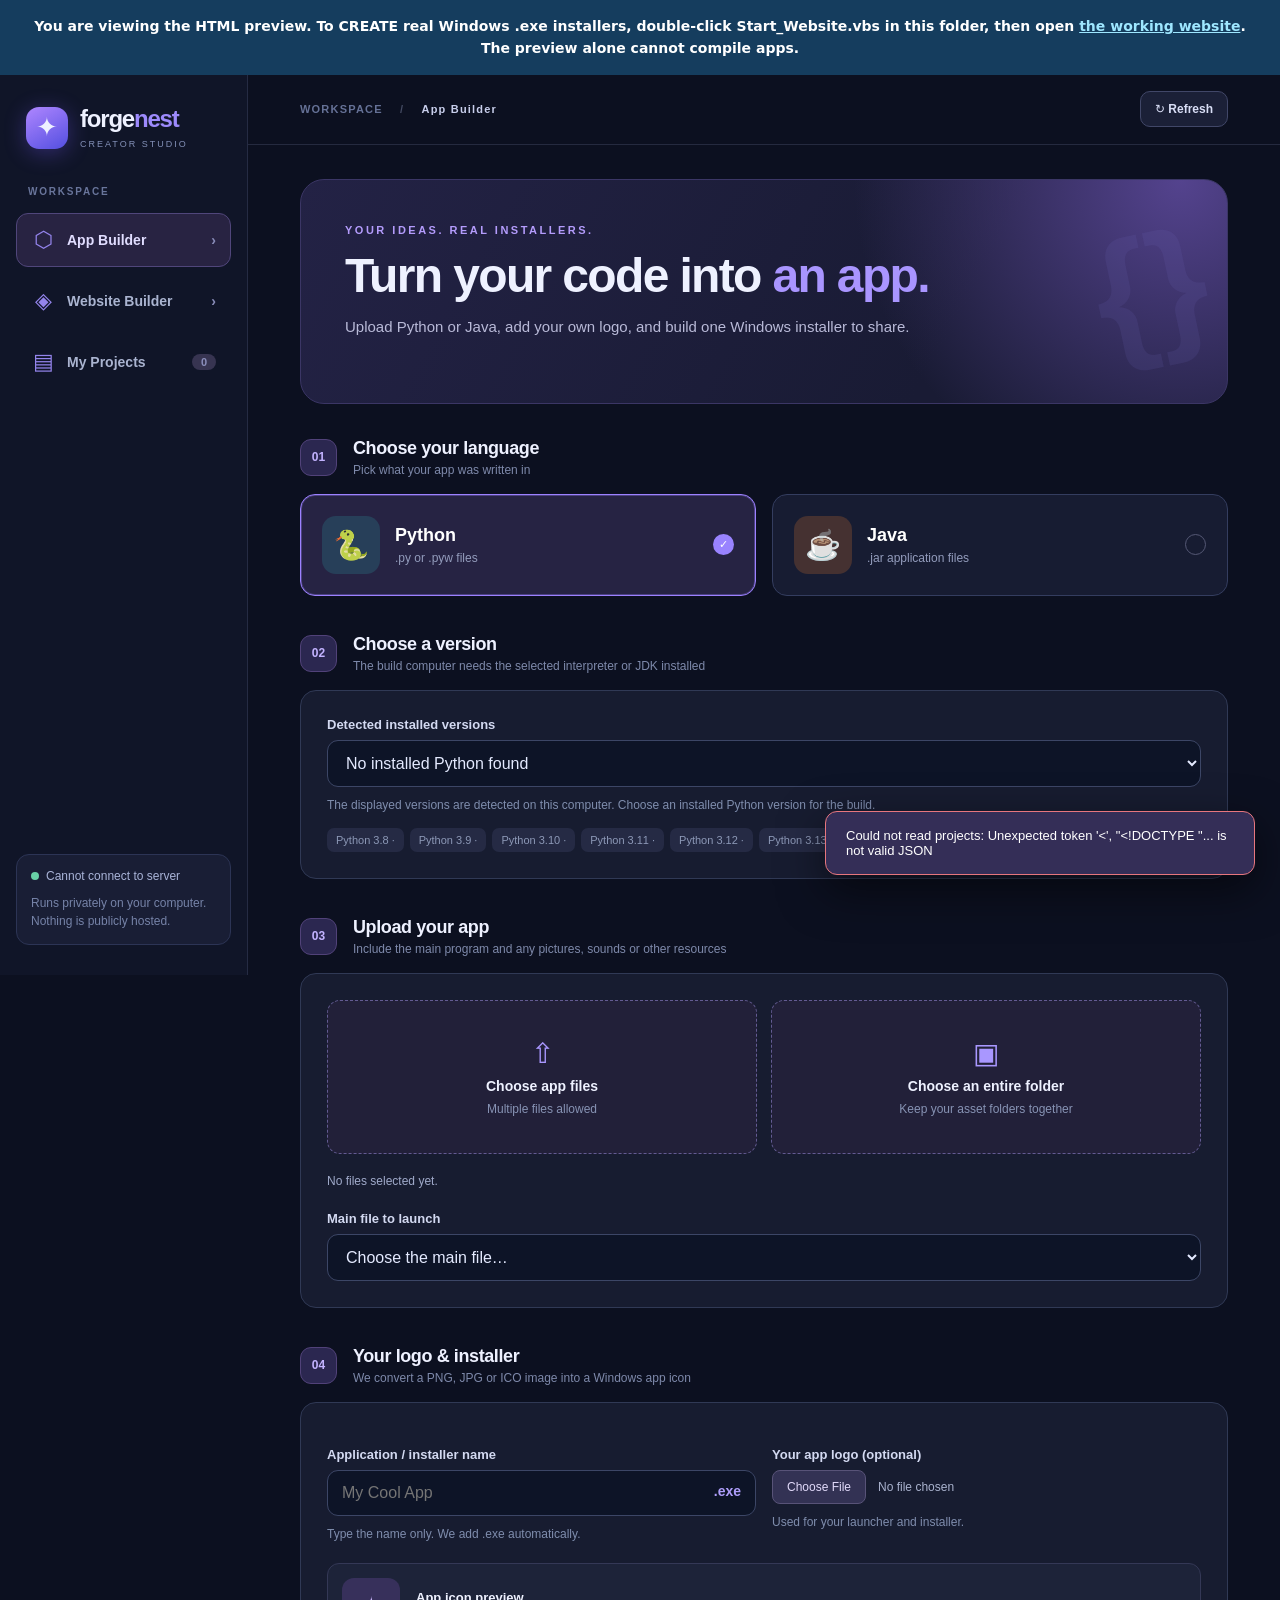
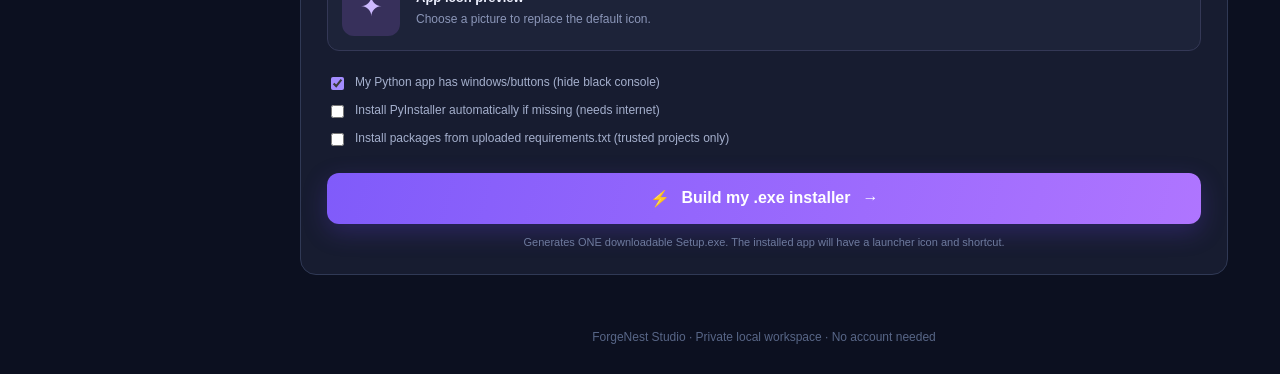
==== index.html @ 52f634c1 "Deploy via HTMLaunch" ====
<!doctype html>
<html lang="en">
<head>
<!-- htmlaunch:enhanced:v2 -->
<link rel="icon" type="image/svg+xml" href="data:image/svg+xml;utf8,%3Csvg%20xmlns%3D%22http%3A%2F%2Fwww.w3.org%2F2000%2Fsvg%22%20width%3D%2264%22%20height%3D%2264%22%20viewBox%3D%220%200%2064%2064%22%3E%3Cdefs%3E%3ClinearGradient%20id%3D%22g%22%20x1%3D%220%22%20y1%3D%220%22%20x2%3D%221%22%20y2%3D%221%22%3E%3Cstop%20offset%3D%220%25%22%20stop-color%3D%22hsl(306%2C72%25%2C58%25)%22%2F%3E%3Cstop%20offset%3D%22100%25%22%20stop-color%3D%22hsl(336%2C72%25%2C44%25)%22%2F%3E%3C%2FlinearGradient%3E%3C%2Fdefs%3E%3Crect%20width%3D%2264%22%20height%3D%2264%22%20rx%3D%2214%22%20fill%3D%22url(%23g)%22%2F%3E%3Ctext%20x%3D%2232%22%20y%3D%2246%22%20text-anchor%3D%22middle%22%20font-family%3D%22ui-sans-serif%2Csystem-ui%2C-apple-system%2CSegoe%20UI%2Csans-serif%22%20font-size%3D%2238%22%20font-weight%3D%22800%22%20fill%3D%22%23ffffff%22%3EF%3C%2Ftext%3E%3C%2Fsvg%3E">
<meta name="description" content="ForgeNest · App &amp; Website Studio | deployed with HTMLaunch">
<link rel="canonical" href="https://rizwanahmad201610-dev.github.io/forgenest-app-website-studio-2/">
<meta property="og:type" content="website">
<meta property="og:site_name" content="ForgeNest · App &amp; Website Studio">
<meta property="og:title" content="ForgeNest · App &amp; Website Studio">
<meta property="og:description" content="ForgeNest · App &amp; Website Studio | deployed with HTMLaunch">
<meta property="og:url" content="https://rizwanahmad201610-dev.github.io/forgenest-app-website-studio-2/">
<meta property="og:locale" content="en_US">
<meta property="og:image" content="https://s.wordpress.com/mshots/v1/https%3A%2F%2Frizwanahmad201610-dev.github.io%2Fforgenest-app-website-studio-2%2F?w=1200&h=630">
<meta property="og:image:alt" content="ForgeNest · App &amp; Website Studio">
<meta property="og:image:width" content="1200">
<meta property="og:image:height" content="630">
<meta name="twitter:card" content="summary_large_image">
<meta name="twitter:title" content="ForgeNest · App &amp; Website Studio">
<meta name="twitter:description" content="ForgeNest · App &amp; Website Studio | deployed with HTMLaunch">
<meta name="twitter:image" content="https://s.wordpress.com/mshots/v1/https%3A%2F%2Frizwanahmad201610-dev.github.io%2Fforgenest-app-website-studio-2%2F?w=1200&h=630">
<meta name="twitter:image:alt" content="ForgeNest · App &amp; Website Studio">

<meta charset="utf-8"><meta name="viewport" content="width=device-width, initial-scale=1">
<meta name="theme-color" content="#101425"><title>ForgeNest · App & Website Studio</title>
<link rel="stylesheet" href="site/styles.css">
</head>
<body>
<div style="position:relative;z-index:100;background:#153d5e;color:white;padding:15px 20px;text-align:center;font:600 14px system-ui,sans-serif;line-height:1.6">
  You are viewing the HTML preview. To CREATE real Windows .exe installers, double-click <strong>Start_Website.vbs</strong> in this folder, then open <a href="http://127.0.0.1:8765/" style="color:#9ee7ff;text-decoration:underline">the working website</a>. The preview alone cannot compile apps.
</div>

<div class="app-shell">
  <aside class="sidebar">
    <div class="brand"><span class="brand-mark">✦</span><div><b>forge<span>nest</span></b><small>CREATOR STUDIO</small></div></div>
    <div class="sidebar-group">WORKSPACE</div>
    <nav class="side-nav" aria-label="Primary">
      <button class="nav-btn active" data-tab="build"><span class="nav-ico">⬡</span> App Builder <span class="nav-chevron">›</span></button>
      <button class="nav-btn" data-tab="websites"><span class="nav-ico">◈</span> Website Builder <span class="nav-chevron">›</span></button>
      <button class="nav-btn" data-tab="projects"><span class="nav-ico">▤</span> My Projects <span class="counter" id="project-count">0</span></button>
    </nav>
    <div class="sidebar-bottom"><span class="status-dot"></span><span id="engine-label">Checking build engine…</span><div class="mini-note">Runs privately on your computer. Nothing is publicly hosted.</div></div>
  </aside>
  <main class="main">
    <div class="topbar"><div class="breadcrumb">WORKSPACE <span>/</span> <strong id="crumb">App Builder</strong></div><button class="small-btn" onclick="refreshAll()">↻ Refresh</button></div>
    <section class="tab-page active" id="page-build">
      <div class="hero"><div class="eyebrow">YOUR IDEAS. REAL INSTALLERS.</div><h1>Turn your code into <em>an app.</em></h1><p>Upload Python or Java, add your own logo, and build one Windows installer to share.</p><div class="hero-orbit">{  }</div></div>
      <div class="step-title"><span class="step-num">01</span><div><h2>Choose your language</h2><p>Pick what your app was written in</p></div></div>
      <div class="lang-grid">
        <button class="lang-card selected" id="select-python" data-lang="python"><div class="lang-icon python">🐍</div><div><strong>Python</strong><small>.py or .pyw files</small></div><span class="choice">✓</span></button>
        <button class="lang-card" id="select-java" data-lang="java"><div class="lang-icon java">☕</div><div><strong>Java</strong><small>.jar application files</small></div><span class="choice">✓</span></button>
      </div>
      <form id="build-form">
        <div class="step-title separated"><span class="step-num">02</span><div><h2>Choose a version</h2><p>The build computer needs the selected interpreter or JDK installed</p></div></div>
        <div class="panel"><label for="runtime">Detected installed versions</label><select id="runtime" name="runtime" required><option value="">Checking your computer…</option></select><div class="version-hint" id="runtime-info">Java builds require a JDK with jpackage; Python builds use PyInstaller.</div><div class="version-chips" id="version-chips"></div></div>
        <div class="step-title separated"><span class="step-num">03</span><div><h2>Upload your app</h2><p>Include the main program and any pictures, sounds or other resources</p></div></div>
        <div class="panel">
          <div class="upload-row"><label class="dropzone" for="app-files"><span class="upload-glyph">⇧</span><strong>Choose app files</strong><small>Multiple files allowed</small><input id="app-files" type="file" multiple></label><label class="dropzone" for="app-folder"><span class="upload-glyph">▣</span><strong>Choose an entire folder</strong><small>Keep your asset folders together</small><input id="app-folder" type="file" webkitdirectory multiple></label></div>
          <div class="file-list" id="app-file-list">No files selected yet.</div>
          <div class="field"><label for="main-file">Main file to launch</label><select id="main-file" required><option value="">Upload an app first</option></select></div>
        </div>
        <div class="step-title separated"><span class="step-num">04</span><div><h2>Your logo & installer</h2><p>We convert a PNG, JPG or ICO image into a Windows app icon</p></div></div>
        <div class="panel">
          <div class="form-grid"><div class="field"><label for="app-name">Application / installer name</label><div class="suffix-field"><input id="app-name" placeholder="My Cool App" maxlength="64" required><span>.exe</span></div><div class="field-hint">Type the name only. We add .exe automatically.</div></div><div class="field"><label for="app-icon">Your app logo (optional)</label><input type="file" id="app-icon" accept="image/png,image/jpeg,image/webp,image/bmp,image/x-icon,.ico"><div class="field-hint">Used for your launcher and installer.</div></div></div>
          <div class="icon-preview-row"><div class="icon-preview" id="icon-preview">✦</div><div><strong>App icon preview</strong><p>Choose a picture to replace the default icon.</p></div></div>
          <div class="field" id="java-class-row" hidden><label for="main-class">Java main class (only if JAR has no Main-Class)</label><input id="main-class" placeholder="com.example.Main"></div>
          <div class="checkboxes"><label><input type="checkbox" id="gui-toggle" checked> My Python app has windows/buttons (hide black console)</label><label><input type="checkbox" id="missing-tools"> Install PyInstaller automatically if missing (needs internet)</label><label><input type="checkbox" id="requirements"> Install packages from uploaded requirements.txt (trusted projects only)</label></div>
          <button class="primary" type="submit" id="build-submit"><span>⚡</span> Build my .exe installer <span>→</span></button><p class="form-note">Generates ONE downloadable Setup.exe. The installed app will have a launcher icon and shortcut.</p>
        </div>
      </form>
    </section>
    <section class="tab-page" id="page-websites">
      <div class="hero web-hero"><div class="eyebrow">CREATE SOMETHING ONLINE</div><h1>Build your <em>website.</em></h1><p>Generate a website from your idea or upload your HTML, CSS and JavaScript files. Publish later on a free subdomain.</p><div class="hero-orbit">&lt;/&gt;</div></div>
      <div class="panel web-options"><h2>Would you like to build a website?</h2><p>You can create one from a description, use AI with your own API key, or upload a site you already made.</p><div class="choice-strip"><button class="mode-btn selected" data-mode="template">✨ Create from idea</button><button class="mode-btn" data-mode="ai">✧ Use AI</button><button class="mode-btn" data-mode="upload">⇧ Upload my site</button></div></div>
      <form id="website-form" class="panel large-form">
        <div class="field"><label for="site-name">Your website's name</label><input id="site-name" maxlength="64" placeholder="Rizwan's Awesome Website" required></div>
        <div id="site-prompt-row" class="field"><label for="site-prompt">What is your website about?</label><textarea id="site-prompt" rows="4" placeholder="A colorful gaming website with a welcome section, projects, and a contact button…"></textarea><div id="prompt-info" class="field-hint">Creates a customizable starter page without AI.</div></div>
        <div id="site-ai-key-row" class="field" hidden><label for="site-ai-key">OpenAI API key (optional paid feature)</label><input id="site-ai-key" type="password" autocomplete="off" placeholder="sk-…"><small>The key is used for this request only; ask a parent before using paid AI services.</small></div>
        <div id="site-upload-row" class="field" hidden><label for="site-files">Your website files</label><input id="site-files" type="file" multiple accept=".html,.css,.js,.json,.svg,.png,.jpg,.jpeg,.webp,.gif,.woff,.woff2,.zip"><input id="site-folder" type="file" webkitdirectory multiple><div id="site-file-count" class="field-hint">Upload a ZIP or index.html and any other website resources. AI mode can also improve an uploaded site.</div></div>
        <div class="domain-box"><div class="domain-head"><div><strong>🌍 Website address</strong><p>Choose a free host address or connect a custom domain later</p></div><span class="free-tag">FREE OPTION</span></div><div class="domain-example" id="domain-idea">your-project.netlify.app</div> <button class="small-btn" type="button" id="domain-generate">↻ New name idea</button><p>Free hosting subdomains are available from services like Netlify. Names must be available when you publish; this tool does not reserve or buy domains.</p><div class="domain-actions"><a href="https://app.netlify.com/drop" target="_blank" rel="noreferrer">Publish with Netlify ↗</a><a href="https://www.cloudflare.com/developer-platform/products/pages/" target="_blank" rel="noreferrer">Cloudflare Pages ↗</a></div></div>
        <button class="primary" type="submit" id="site-submit">✧ Create website ZIP <span>→</span></button><p class="form-note">Website files stay in your Projects tab. Publishing is a separate step.</p>
      </form>
    </section>
    <section class="tab-page" id="page-projects">
      <div class="hero project-hero"><div class="eyebrow">YOUR CREATIVE LIBRARY</div><h1>All your <em>projects.</em></h1><p>Download your installers and websites again, view build logs, or export a project to another computer.</p><div class="hero-orbit">▤</div></div>
      <div class="panel import-panel"><div><strong>Working on another computer?</strong><p>Download a Project ZIP here, then import it using the button on the other computer.</p></div><label class="small-btn outline" for="import-project">⇧ Import Project ZIP<input type="file" accept=".zip" id="import-project" hidden></label></div>
      <div class="projects-header"><h2>Saved builds</h2><button class="small-btn" onclick="loadProjects()">↻ Refresh projects</button></div><div id="projects-list" class="project-list"><div class="empty-state">Loading your projects…</div></div>
    </section>
    <footer class="main-footer">ForgeNest Studio · Private local workspace · No account needed</footer>
  </main>
</div>
<div id="toast" class="toast" role="status" aria-live="polite"></div>
<dialog id="log-dialog"><div class="dialog-title"><strong>Build details</strong><button onclick="document.getElementById('log-dialog').close()">✕</button></div><pre id="build-log"></pre></dialog>
<script src="site/app.js"></script>
</body>
</html>
---- site/styles.css ----
:root{font-family:Inter,ui-sans-serif,-apple-system,BlinkMacSystemFont,'Segoe UI',Arial,sans-serif;color:#eef1ff;background:#0c1020;font-synthesis:none}*{box-sizing:border-box}body{margin:0;min-height:100vh}button,input,select,textarea{font:inherit}button{cursor:pointer}button:disabled{cursor:not-allowed;opacity:.6}a{color:#b4a5ff;text-decoration:none}a:hover{text-decoration:underline}.app-shell{display:flex;min-height:100vh}.sidebar{position:sticky;top:0;height:100vh;width:248px;flex-shrink:0;padding:30px 16px;background:#101528;border-right:1px solid #252b43;display:flex;flex-direction:column;gap:26px}.brand{display:flex;align-items:center;gap:12px;padding-left:10px}.brand-mark{display:grid;place-items:center;background:linear-gradient(150deg,#af86ff,#534fe0);width:42px;height:42px;border-radius:13px;box-shadow:0 4px 22px #775bff55;font-size:26px}.brand b{display:block;font-size:24px;letter-spacing:-1.2px}.brand b span{color:#9d8afc}.brand small{font-size:9px;letter-spacing:2px;color:#8390b7}.sidebar-group{font-size:10px;color:#69759b;letter-spacing:1.8px;margin:9px 0 -10px 12px;font-weight:800}.side-nav{display:grid;gap:7px}.nav-btn{display:flex;width:100%;align-items:center;gap:12px;padding:13px 14px;background:transparent;border:1px solid transparent;color:#aab4d0;text-align:left;border-radius:12px;font-size:14px;font-weight:600}.nav-btn:hover,.nav-btn.active{background:#282342;color:#e1ddff}.nav-btn.active{border-color:#50467b}.nav-ico{font-size:22px;color:#9484ec;width:24px;text-align:center}.nav-chevron,.counter{margin-left:auto;color:#8a8dba}.counter{padding:2px 9px;border-radius:99px;background:#373451;font-size:11px}.sidebar-bottom{margin-top:auto;color:#a9b4d8;padding:14px;border-radius:13px;background:#191e35;border:1px solid #2c3455;font-size:12px}.status-dot{display:inline-block;width:8px;height:8px;background:#68d0a7;border-radius:50%;margin-right:7px}.mini-note{line-height:1.5;color:#7683a8;margin-top:11px}.main{flex:1;min-width:0;max-width:1350px;margin:0 auto}.topbar{height:70px;border-bottom:1px solid #252a3f;display:flex;align-items:center;justify-content:space-between;padding:0 52px}.breadcrumb{font-size:11px;color:#657196;font-weight:750;letter-spacing:1.2px}.breadcrumb span{margin:0 13px;color:#444b63}.breadcrumb strong{color:#c8ceeb}.small-btn{border:1px solid #414768;border-radius:10px;color:#d9def6;background:#1b2037;padding:10px 14px;font-size:12px;font-weight:700;display:inline-flex;align-items:center;gap:8px}.small-btn:hover{background:#272b48;text-decoration:none}.tab-page{display:none;padding:34px 52px 55px}.tab-page.active{display:block}.hero{position:relative;overflow:hidden;border-radius:24px;padding:44px 44px 46px;background:radial-gradient(circle at 95% 0%,#54438e 0%,transparent 36%),linear-gradient(120deg,#232245,#191b34 70%);border:1px solid #3b3665;min-height:225px}.hero h1{position:relative;z-index:2;margin:12px 0 12px;font-weight:800;letter-spacing:-1.65px;font-size:clamp(32px,3.9vw,48px)}.hero h1 em{font-style:normal;color:#a995ff}.hero p{position:relative;z-index:2;margin:0;color:#b9bad8;max-width:565px;font-size:15px;line-height:1.65}.eyebrow{color:#b49cfc;font-size:11px;font-weight:850;letter-spacing:2.5px}.hero-orbit{position:absolute;right:40px;top:16px;font-size:145px;line-height:1.3;letter-spacing:-20px;color:#7166bb25;font-weight:900;transform:rotate(-12deg);user-select:none}.web-hero{background:radial-gradient(circle at 92% 10%,#245b7d 0%,transparent 39%),linear-gradient(110deg,#1b314b,#172036)}.project-hero{background:radial-gradient(circle at 92% 10%,#504178 0%,transparent 39%),linear-gradient(110deg,#2e2446,#191d35)}.step-title{display:flex;align-items:center;gap:16px;margin:34px 0 17px}.step-title.separated{margin-top:38px}.step-num{display:grid;place-items:center;width:37px;height:37px;background:#2b2750;color:#c3b3ff;border:1px solid #514279;border-radius:11px;font-size:12px;font-weight:900}.step-title h2{margin:0;font-size:18px;letter-spacing:-.4px}.step-title p{margin:4px 0 0;font-size:12px;color:#7e89aa}.lang-grid{display:grid;grid-template-columns:1fr 1fr;gap:16px}.lang-card{display:flex;align-items:center;gap:15px;background:#171c32;border:1px solid #343d5f;border-radius:15px;padding:21px;text-align:left;color:#fff;transition:.15s}.lang-card:hover{border-color:#8574c6;background:#20213d}.lang-card.selected{background:#262343;border-color:#9c81ff;box-shadow:inset 0 0 0 1px #9c81ff55}.lang-icon{width:58px;height:58px;border-radius:14px;display:grid;place-items:center;font-size:29px}.python{background:#273f59}.java{background:#453131}.lang-card strong,.lang-card small{display:block}.lang-card strong{font-size:18px}.lang-card small{font-size:12px;color:#939cbc;margin-top:5px}.choice{margin-left:auto;display:grid;place-items:center;width:21px;height:21px;border:1px solid #555875;color:transparent;border-radius:50%;font-size:11px}.selected .choice{background:#9983ff;color:white;border-color:transparent}.panel{padding:26px;background:#171c30;border:1px solid #303955;border-radius:16px}.panel label:not(.dropzone){color:#d3d9f1;font-size:13px;font-weight:700;display:block;margin-bottom:8px}.panel input:not([type=file]):not([type=checkbox]),.panel select,.panel textarea{width:100%;border-radius:11px;padding:13px 14px;background:#0d1427;border:1px solid #3c4666;color:#e4eaff;outline:none}.panel input:focus,.panel select:focus,.panel textarea:focus{border-color:#a087f6;box-shadow:0 0 0 3px #a087f620}.panel textarea{resize:vertical}.panel input[type=file]{max-width:100%;font-size:12px;color:#aab3ce}.panel input[type=file]::file-selector-button{border-radius:8px;background:#333254;border:1px solid #585378;padding:9px 14px;color:#e2dafa;margin-right:12px;cursor:pointer}.version-hint,.field-hint{margin-top:9px;font-size:12px;line-height:1.5;color:#7f8dad}.version-chips{display:flex;flex-wrap:wrap;gap:6px;margin-top:14px}.version-chip{font-size:11px;border-radius:7px;padding:6px 9px;background:#252a44;color:#8d99b7}.version-chip.installed{color:#96f1d1;background:#16433d}.upload-row{display:grid;grid-template-columns:1fr 1fr;gap:14px}.dropzone{display:flex;flex-direction:column;align-items:center;gap:8px;min-height:154px;justify-content:center;border:1px dashed #635b92;background:#222039;border-radius:13px;cursor:pointer}.dropzone:hover{border-color:#bb9fff;background:#29264a}.dropzone input{display:none}.dropzone strong{font-size:14px}.dropzone small{font-size:12px;color:#8793b4}.upload-glyph{font-size:28px;color:#a997ff}.file-list{margin:16px 0 18px;max-height:160px;overflow:auto;font-size:12px;color:#a0aaca;line-height:1.9}.file-chip{display:inline-block;margin:3px 5px 3px 0;padding:3px 9px;background:#272c46;border-radius:7px;word-break:break-word}.field{margin-top:18px}.form-grid{display:grid;grid-template-columns:1fr 1fr;gap:16px}.suffix-field{display:flex;align-items:stretch;position:relative}.suffix-field input{padding-right:61px!important}.suffix-field span{position:absolute;right:15px;top:13px;color:#ae9efa;font-weight:800;font-size:14px}.icon-preview-row{display:flex;align-items:center;gap:16px;background:#1d2339;border:1px solid #343856;border-radius:12px;padding:14px;margin-top:20px}.icon-preview{width:58px;height:58px;display:grid;place-items:center;border-radius:12px;background:#37305b;color:#cdbaff;font-size:27px;overflow:hidden;flex-shrink:0}.icon-preview img{width:100%;height:100%;object-fit:contain}.icon-preview-row strong{font-size:13px}.icon-preview-row p{font-size:12px;color:#8b96b8;margin:6px 0 0}.checkboxes{margin-top:24px;display:grid;gap:10px}.checkboxes label{display:flex!important;align-items:flex-start;gap:8px;margin:0!important;font-weight:500!important;color:#a5b0cd!important;font-size:12px!important}.checkboxes input{accent-color:#a38cff;margin-top:2px}.primary{width:100%;margin-top:24px;border:0;color:#fff;border-radius:12px;padding:16px 20px;background:linear-gradient(105deg,#805bfa,#af75ff);font-weight:800;display:flex;align-items:center;justify-content:center;gap:12px;box-shadow:0 8px 24px #6843e842}.primary:hover{filter:brightness(1.12)}.form-note{font-size:11px;text-align:center;color:#6e7b9e;margin:12px 0 0}.main-footer{font-size:12px;text-align:center;color:#586687;padding:0 25px 30px}.web-options{margin-top:29px}.web-options h2,.projects-header h2{font-size:19px;margin:0}.web-options p{color:#8792af;line-height:1.6;font-size:13px}.choice-strip{display:flex;gap:10px;flex-wrap:wrap;margin-top:18px}.mode-btn{border:1px solid #404c6c;background:#222843;color:#b8c3df;border-radius:10px;padding:11px 14px;font-size:12px;font-weight:700}.mode-btn.selected{color:#eaddff;border-color:#a18ef1;background:#3c335e}.large-form{margin-top:19px}.domain-box{padding:22px;margin-top:25px;border:1px solid #3d4564;background:#1b2440;border-radius:13px}.domain-head{display:flex;align-items:start;justify-content:space-between;gap:15px}.domain-head strong{font-size:15px}.domain-box p{color:#8d9aba;font-size:12px;line-height:1.6;margin:7px 0 12px}.free-tag{border-radius:6px;padding:6px 8px;background:#173a34;color:#88ddba;font-size:10px;font-weight:900;white-space:nowrap}.domain-example{display:inline-block;padding:12px 15px;border:1px solid #465a80;border-radius:9px;background:#11172b;color:#b8d1ff;font-family:ui-monospace,monospace;font-size:13px}.domain-actions{display:flex;flex-wrap:wrap;gap:20px;margin-top:10px;font-size:12px;font-weight:700}.import-panel{display:flex;align-items:center;justify-content:space-between;gap:15px;margin-top:28px}.import-panel strong{font-size:15px}.import-panel p{font-size:12px;line-height:1.6;color:#8592b1;margin:8px 0 0}.projects-header{display:flex;align-items:center;justify-content:space-between;margin:34px 0 18px}.project-list{display:grid;gap:13px}.project-card{border:1px solid #333a57;background:#171c30;padding:20px;border-radius:15px;display:flex;align-items:center;gap:16px}.project-icon{display:grid;place-items:center;width:55px;height:55px;border-radius:13px;background:#29284b;font-size:25px;flex-shrink:0}.project-main{flex:1;min-width:0}.project-main strong{font-size:15px;word-break:break-word}.project-meta{font-size:11px;color:#7887aa;margin-top:5px}.project-detail{font-size:12px;color:#a9b2d0;margin-top:6px}.project-actions{display:flex;align-items:center;gap:6px;flex-wrap:wrap;justify-content:flex-end}.project-actions a,.project-actions button{background:#282a45;color:#c0bcf8;padding:9px 11px;border:1px solid #444466;border-radius:8px;font-size:11px;font-weight:800}.project-actions a:hover{background:#373356;text-decoration:none}.status-badge{font-size:11px;margin-left:10px;color:#90d6b5}.status-badge.error{color:#ff9fa9}.status-badge.building,.status-badge.queued{color:#ffd18b}.empty-state{padding:55px 15px;color:#7886a7;text-align:center;border:1px dashed #424a65;border-radius:14px}.toast{position:fixed;right:25px;bottom:25px;z-index:99;min-width:240px;max-width:430px;display:none;background:#342e57;border:1px solid #9280e0;color:white;padding:16px 20px;border-radius:12px;box-shadow:0 15px 45px #0008;font-size:13px}.toast.visible{display:block}dialog{border:1px solid #494666;border-radius:17px;background:#161b30;color:#e2e7ff;width:min(840px,94vw);max-height:80vh;box-shadow:0 20px 100px #0009}.dialog-title{display:flex;justify-content:space-between;align-items:center}.dialog-title button{border:0;background:transparent;color:#fff;font-size:19px}dialog pre{overflow:auto;max-height:65vh;color:#b0c2d8;font-size:11px;white-space:pre-wrap}dialog::backdrop{background:#070b17bc}@media(max-width:980px){.sidebar{width:190px}.topbar{padding:0 25px}.tab-page{padding:25px}.hero{padding:35px}}@media(max-width:720px){.app-shell{display:block}.sidebar{position:static;width:auto;height:auto;padding:13px;gap:8px}.brand{margin-bottom:4px}.sidebar-group,.sidebar-bottom{display:none}.side-nav{display:flex;overflow:auto}.nav-btn{padding:10px 11px;white-space:nowrap;font-size:12px}.nav-chevron,.counter{display:none}.topbar{height:48px;padding:0 16px}.tab-page{padding:15px}.hero{border-radius:16px;padding:25px;min-height:200px}.hero-orbit{font-size:85px;right:10px;top:46px}.hero h1{font-size:32px}.lang-grid,.form-grid,.upload-row{grid-template-columns:1fr}.panel{padding:18px}.import-panel,.project-card{flex-wrap:wrap}.project-actions{justify-content:flex-start;width:100%}.main-footer{padding-top:20px}}
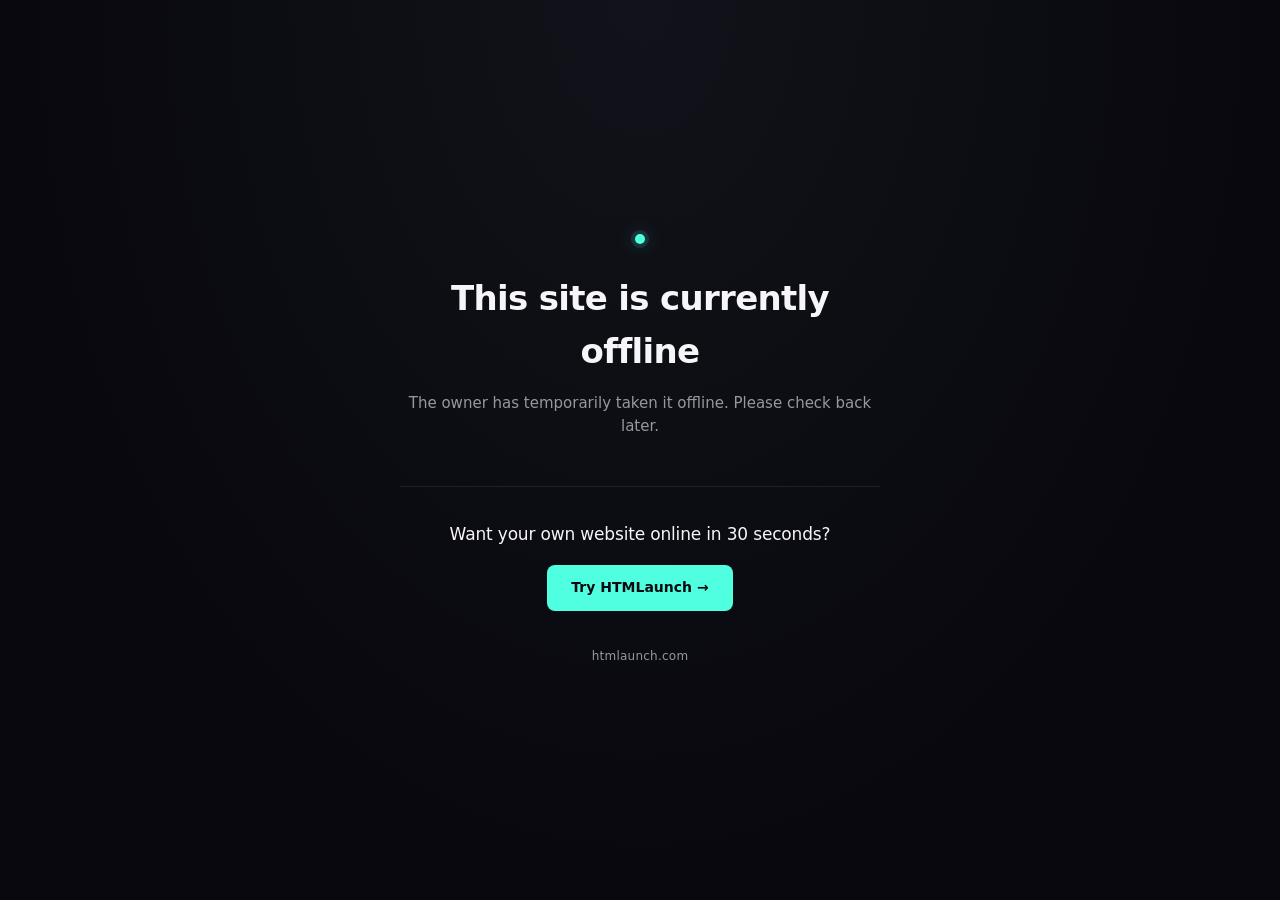
==== commit 51ca6867: "Paused via HTMLaunch (temporary; restored on republish)" ====
--- a/index.html
+++ b/index.html
@@ -1,96 +1,76 @@
-<!doctype html>
+<!DOCTYPE html>
 <html lang="en">
 <head>
-<!-- htmlaunch:enhanced:v2 -->
-<link rel="icon" type="image/svg+xml" href="data:image/svg+xml;utf8,%3Csvg%20xmlns%3D%22http%3A%2F%2Fwww.w3.org%2F2000%2Fsvg%22%20width%3D%2264%22%20height%3D%2264%22%20viewBox%3D%220%200%2064%2064%22%3E%3Cdefs%3E%3ClinearGradient%20id%3D%22g%22%20x1%3D%220%22%20y1%3D%220%22%20x2%3D%221%22%20y2%3D%221%22%3E%3Cstop%20offset%3D%220%25%22%20stop-color%3D%22hsl(306%2C72%25%2C58%25)%22%2F%3E%3Cstop%20offset%3D%22100%25%22%20stop-color%3D%22hsl(336%2C72%25%2C44%25)%22%2F%3E%3C%2FlinearGradient%3E%3C%2Fdefs%3E%3Crect%20width%3D%2264%22%20height%3D%2264%22%20rx%3D%2214%22%20fill%3D%22url(%23g)%22%2F%3E%3Ctext%20x%3D%2232%22%20y%3D%2246%22%20text-anchor%3D%22middle%22%20font-family%3D%22ui-sans-serif%2Csystem-ui%2C-apple-system%2CSegoe%20UI%2Csans-serif%22%20font-size%3D%2238%22%20font-weight%3D%22800%22%20fill%3D%22%23ffffff%22%3EF%3C%2Ftext%3E%3C%2Fsvg%3E">
-<meta name="description" content="ForgeNest · App &amp; Website Studio | deployed with HTMLaunch">
-<link rel="canonical" href="https://rizwanahmad201610-dev.github.io/forgenest-app-website-studio-2/">
-<meta property="og:type" content="website">
-<meta property="og:site_name" content="ForgeNest · App &amp; Website Studio">
-<meta property="og:title" content="ForgeNest · App &amp; Website Studio">
-<meta property="og:description" content="ForgeNest · App &amp; Website Studio | deployed with HTMLaunch">
-<meta property="og:url" content="https://rizwanahmad201610-dev.github.io/forgenest-app-website-studio-2/">
-<meta property="og:locale" content="en_US">
-<meta property="og:image" content="https://s.wordpress.com/mshots/v1/https%3A%2F%2Frizwanahmad201610-dev.github.io%2Fforgenest-app-website-studio-2%2F?w=1200&h=630">
-<meta property="og:image:alt" content="ForgeNest · App &amp; Website Studio">
-<meta property="og:image:width" content="1200">
-<meta property="og:image:height" content="630">
-<meta name="twitter:card" content="summary_large_image">
-<meta name="twitter:title" content="ForgeNest · App &amp; Website Studio">
-<meta name="twitter:description" content="ForgeNest · App &amp; Website Studio | deployed with HTMLaunch">
-<meta name="twitter:image" content="https://s.wordpress.com/mshots/v1/https%3A%2F%2Frizwanahmad201610-dev.github.io%2Fforgenest-app-website-studio-2%2F?w=1200&h=630">
-<meta name="twitter:image:alt" content="ForgeNest · App &amp; Website Studio">
-
-<meta charset="utf-8"><meta name="viewport" content="width=device-width, initial-scale=1">
-<meta name="theme-color" content="#101425"><title>ForgeNest · App & Website Studio</title>
-<link rel="stylesheet" href="site/styles.css">
+<meta charset="utf-8">
+<meta name="viewport" content="width=device-width,initial-scale=1">
+<title>This site is currently offline</title>
+<meta name="robots" content="noindex">
+<style>
+:root { color-scheme: dark; }
+*,*::before,*::after { box-sizing: border-box; margin: 0; padding: 0; }
+html, body { height: 100%; }
+body {
+  font-family: -apple-system, BlinkMacSystemFont, "Segoe UI", Inter, system-ui, sans-serif;
+  background: radial-gradient(ellipse at top, #12121A 0%, #08080E 70%);
+  color: #F5F5FA;
+  display: flex;
+  align-items: center;
+  justify-content: center;
+  padding: 24px;
+  line-height: 1.55;
+  -webkit-font-smoothing: antialiased;
+}
+.card { width: 100%; max-width: 480px; text-align: center; }
+.status-dot {
+  width: 10px; height: 10px; border-radius: 50%;
+  background: #4FFFE0;
+  box-shadow: 0 0 0 4px rgba(79,255,224,0.12), 0 0 20px rgba(79,255,224,0.4);
+  margin: 0 auto 28px;
+  animation: pulse 2.4s ease-in-out infinite;
+}
+@keyframes pulse {
+  0%, 100% { opacity: 0.85; }
+  50% { opacity: 0.4; }
+}
+h1 {
+  font-size: clamp(26px, 4.5vw, 34px); font-weight: 600;
+  letter-spacing: -0.02em; margin-bottom: 14px; color: #F5F5FA;
+}
+p.lead { color: #9797A0; font-size: 15px; margin-bottom: 48px; }
+.invite {
+  border-top: 1px solid rgba(255,255,255,0.08);
+  padding-top: 34px;
+}
+.invite-title {
+  font-size: 17px; font-weight: 500;
+  color: #F5F5FA; margin-bottom: 18px;
+  letter-spacing: -0.01em;
+}
+.invite-cta {
+  display: inline-block;
+  background: #4FFFE0; color: #08080E;
+  font-weight: 600; font-size: 14px;
+  padding: 12px 24px; border-radius: 8px;
+  text-decoration: none;
+  transition: transform 0.15s ease, filter 0.15s ease;
+}
+.invite-cta:hover { transform: translateY(-1px); filter: brightness(1.08); }
+.invite-cta:focus-visible { outline: 2px solid #4FFFE0; outline-offset: 3px; }
+.footer { margin-top: 36px; font-size: 12px; color: #6B6B74; letter-spacing: 0.02em; }
+.footer a { color: #9797A0; text-decoration: none; }
+.footer a:hover { color: #F5F5FA; }
+</style>
 </head>
 <body>
-<div style="position:relative;z-index:100;background:#153d5e;color:white;padding:15px 20px;text-align:center;font:600 14px system-ui,sans-serif;line-height:1.6">
-  You are viewing the HTML preview. To CREATE real Windows .exe installers, double-click <strong>Start_Website.vbs</strong> in this folder, then open <a href="http://127.0.0.1:8765/" style="color:#9ee7ff;text-decoration:underline">the working website</a>. The preview alone cannot compile apps.
-</div>
-
-<div class="app-shell">
-  <aside class="sidebar">
-    <div class="brand"><span class="brand-mark">✦</span><div><b>forge<span>nest</span></b><small>CREATOR STUDIO</small></div></div>
-    <div class="sidebar-group">WORKSPACE</div>
-    <nav class="side-nav" aria-label="Primary">
-      <button class="nav-btn active" data-tab="build"><span class="nav-ico">⬡</span> App Builder <span class="nav-chevron">›</span></button>
-      <button class="nav-btn" data-tab="websites"><span class="nav-ico">◈</span> Website Builder <span class="nav-chevron">›</span></button>
-      <button class="nav-btn" data-tab="projects"><span class="nav-ico">▤</span> My Projects <span class="counter" id="project-count">0</span></button>
-    </nav>
-    <div class="sidebar-bottom"><span class="status-dot"></span><span id="engine-label">Checking build engine…</span><div class="mini-note">Runs privately on your computer. Nothing is publicly hosted.</div></div>
-  </aside>
-  <main class="main">
-    <div class="topbar"><div class="breadcrumb">WORKSPACE <span>/</span> <strong id="crumb">App Builder</strong></div><button class="small-btn" onclick="refreshAll()">↻ Refresh</button></div>
-    <section class="tab-page active" id="page-build">
-      <div class="hero"><div class="eyebrow">YOUR IDEAS. REAL INSTALLERS.</div><h1>Turn your code into <em>an app.</em></h1><p>Upload Python or Java, add your own logo, and build one Windows installer to share.</p><div class="hero-orbit">{  }</div></div>
-      <div class="step-title"><span class="step-num">01</span><div><h2>Choose your language</h2><p>Pick what your app was written in</p></div></div>
-      <div class="lang-grid">
-        <button class="lang-card selected" id="select-python" data-lang="python"><div class="lang-icon python">🐍</div><div><strong>Python</strong><small>.py or .pyw files</small></div><span class="choice">✓</span></button>
-        <button class="lang-card" id="select-java" data-lang="java"><div class="lang-icon java">☕</div><div><strong>Java</strong><small>.jar application files</small></div><span class="choice">✓</span></button>
-      </div>
-      <form id="build-form">
-        <div class="step-title separated"><span class="step-num">02</span><div><h2>Choose a version</h2><p>The build computer needs the selected interpreter or JDK installed</p></div></div>
-        <div class="panel"><label for="runtime">Detected installed versions</label><select id="runtime" name="runtime" required><option value="">Checking your computer…</option></select><div class="version-hint" id="runtime-info">Java builds require a JDK with jpackage; Python builds use PyInstaller.</div><div class="version-chips" id="version-chips"></div></div>
-        <div class="step-title separated"><span class="step-num">03</span><div><h2>Upload your app</h2><p>Include the main program and any pictures, sounds or other resources</p></div></div>
-        <div class="panel">
-          <div class="upload-row"><label class="dropzone" for="app-files"><span class="upload-glyph">⇧</span><strong>Choose app files</strong><small>Multiple files allowed</small><input id="app-files" type="file" multiple></label><label class="dropzone" for="app-folder"><span class="upload-glyph">▣</span><strong>Choose an entire folder</strong><small>Keep your asset folders together</small><input id="app-folder" type="file" webkitdirectory multiple></label></div>
-          <div class="file-list" id="app-file-list">No files selected yet.</div>
-          <div class="field"><label for="main-file">Main file to launch</label><select id="main-file" required><option value="">Upload an app first</option></select></div>
-        </div>
-        <div class="step-title separated"><span class="step-num">04</span><div><h2>Your logo & installer</h2><p>We convert a PNG, JPG or ICO image into a Windows app icon</p></div></div>
-        <div class="panel">
-          <div class="form-grid"><div class="field"><label for="app-name">Application / installer name</label><div class="suffix-field"><input id="app-name" placeholder="My Cool App" maxlength="64" required><span>.exe</span></div><div class="field-hint">Type the name only. We add .exe automatically.</div></div><div class="field"><label for="app-icon">Your app logo (optional)</label><input type="file" id="app-icon" accept="image/png,image/jpeg,image/webp,image/bmp,image/x-icon,.ico"><div class="field-hint">Used for your launcher and installer.</div></div></div>
-          <div class="icon-preview-row"><div class="icon-preview" id="icon-preview">✦</div><div><strong>App icon preview</strong><p>Choose a picture to replace the default icon.</p></div></div>
-          <div class="field" id="java-class-row" hidden><label for="main-class">Java main class (only if JAR has no Main-Class)</label><input id="main-class" placeholder="com.example.Main"></div>
-          <div class="checkboxes"><label><input type="checkbox" id="gui-toggle" checked> My Python app has windows/buttons (hide black console)</label><label><input type="checkbox" id="missing-tools"> Install PyInstaller automatically if missing (needs internet)</label><label><input type="checkbox" id="requirements"> Install packages from uploaded requirements.txt (trusted projects only)</label></div>
-          <button class="primary" type="submit" id="build-submit"><span>⚡</span> Build my .exe installer <span>→</span></button><p class="form-note">Generates ONE downloadable Setup.exe. The installed app will have a launcher icon and shortcut.</p>
-        </div>
-      </form>
+  <main class="card">
+    <div class="status-dot" aria-hidden="true"></div>
+    <h1>This site is currently offline</h1>
+    <p class="lead">The owner has temporarily taken it offline. Please check back later.</p>
+    <section class="invite">
+      <div class="invite-title">Want your own website online in 30 seconds?</div>
+      <a class="invite-cta" href="https://htmlaunch.com/">Try HTMLaunch &rarr;</a>
     </section>
-    <section class="tab-page" id="page-websites">
-      <div class="hero web-hero"><div class="eyebrow">CREATE SOMETHING ONLINE</div><h1>Build your <em>website.</em></h1><p>Generate a website from your idea or upload your HTML, CSS and JavaScript files. Publish later on a free subdomain.</p><div class="hero-orbit">&lt;/&gt;</div></div>
-      <div class="panel web-options"><h2>Would you like to build a website?</h2><p>You can create one from a description, use AI with your own API key, or upload a site you already made.</p><div class="choice-strip"><button class="mode-btn selected" data-mode="template">✨ Create from idea</button><button class="mode-btn" data-mode="ai">✧ Use AI</button><button class="mode-btn" data-mode="upload">⇧ Upload my site</button></div></div>
-      <form id="website-form" class="panel large-form">
-        <div class="field"><label for="site-name">Your website's name</label><input id="site-name" maxlength="64" placeholder="Rizwan's Awesome Website" required></div>
-        <div id="site-prompt-row" class="field"><label for="site-prompt">What is your website about?</label><textarea id="site-prompt" rows="4" placeholder="A colorful gaming website with a welcome section, projects, and a contact button…"></textarea><div id="prompt-info" class="field-hint">Creates a customizable starter page without AI.</div></div>
-        <div id="site-ai-key-row" class="field" hidden><label for="site-ai-key">OpenAI API key (optional paid feature)</label><input id="site-ai-key" type="password" autocomplete="off" placeholder="sk-…"><small>The key is used for this request only; ask a parent before using paid AI services.</small></div>
-        <div id="site-upload-row" class="field" hidden><label for="site-files">Your website files</label><input id="site-files" type="file" multiple accept=".html,.css,.js,.json,.svg,.png,.jpg,.jpeg,.webp,.gif,.woff,.woff2,.zip"><input id="site-folder" type="file" webkitdirectory multiple><div id="site-file-count" class="field-hint">Upload a ZIP or index.html and any other website resources. AI mode can also improve an uploaded site.</div></div>
-        <div class="domain-box"><div class="domain-head"><div><strong>🌍 Website address</strong><p>Choose a free host address or connect a custom domain later</p></div><span class="free-tag">FREE OPTION</span></div><div class="domain-example" id="domain-idea">your-project.netlify.app</div> <button class="small-btn" type="button" id="domain-generate">↻ New name idea</button><p>Free hosting subdomains are available from services like Netlify. Names must be available when you publish; this tool does not reserve or buy domains.</p><div class="domain-actions"><a href="https://app.netlify.com/drop" target="_blank" rel="noreferrer">Publish with Netlify ↗</a><a href="https://www.cloudflare.com/developer-platform/products/pages/" target="_blank" rel="noreferrer">Cloudflare Pages ↗</a></div></div>
-        <button class="primary" type="submit" id="site-submit">✧ Create website ZIP <span>→</span></button><p class="form-note">Website files stay in your Projects tab. Publishing is a separate step.</p>
-      </form>
-    </section>
-    <section class="tab-page" id="page-projects">
-      <div class="hero project-hero"><div class="eyebrow">YOUR CREATIVE LIBRARY</div><h1>All your <em>projects.</em></h1><p>Download your installers and websites again, view build logs, or export a project to another computer.</p><div class="hero-orbit">▤</div></div>
-      <div class="panel import-panel"><div><strong>Working on another computer?</strong><p>Download a Project ZIP here, then import it using the button on the other computer.</p></div><label class="small-btn outline" for="import-project">⇧ Import Project ZIP<input type="file" accept=".zip" id="import-project" hidden></label></div>
-      <div class="projects-header"><h2>Saved builds</h2><button class="small-btn" onclick="loadProjects()">↻ Refresh projects</button></div><div id="projects-list" class="project-list"><div class="empty-state">Loading your projects…</div></div>
-    </section>
-    <footer class="main-footer">ForgeNest Studio · Private local workspace · No account needed</footer>
+    <div class="footer"><a href="https://htmlaunch.com/">htmlaunch.com</a></div>
   </main>
-</div>
-<div id="toast" class="toast" role="status" aria-live="polite"></div>
-<dialog id="log-dialog"><div class="dialog-title"><strong>Build details</strong><button onclick="document.getElementById('log-dialog').close()">✕</button></div><pre id="build-log"></pre></dialog>
-<script src="site/app.js"></script>
 </body>
-</html>
+</html>
